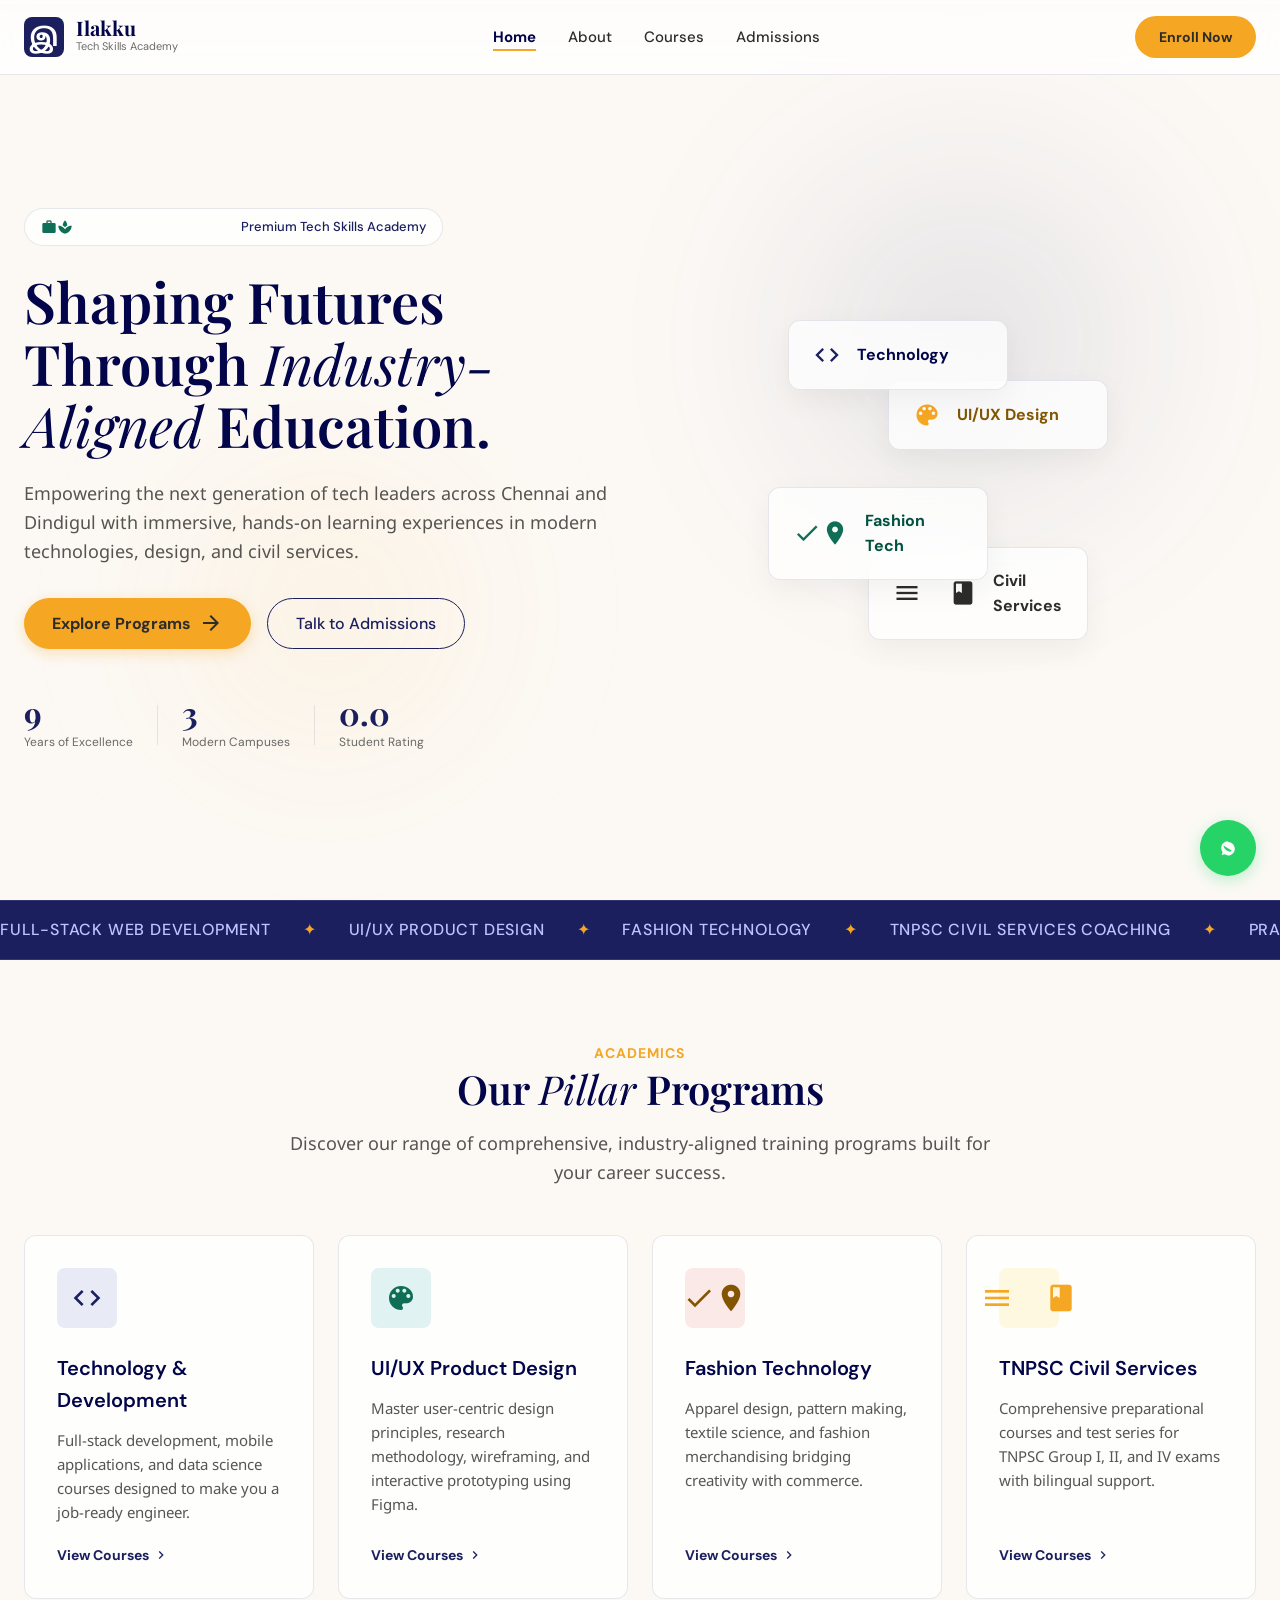
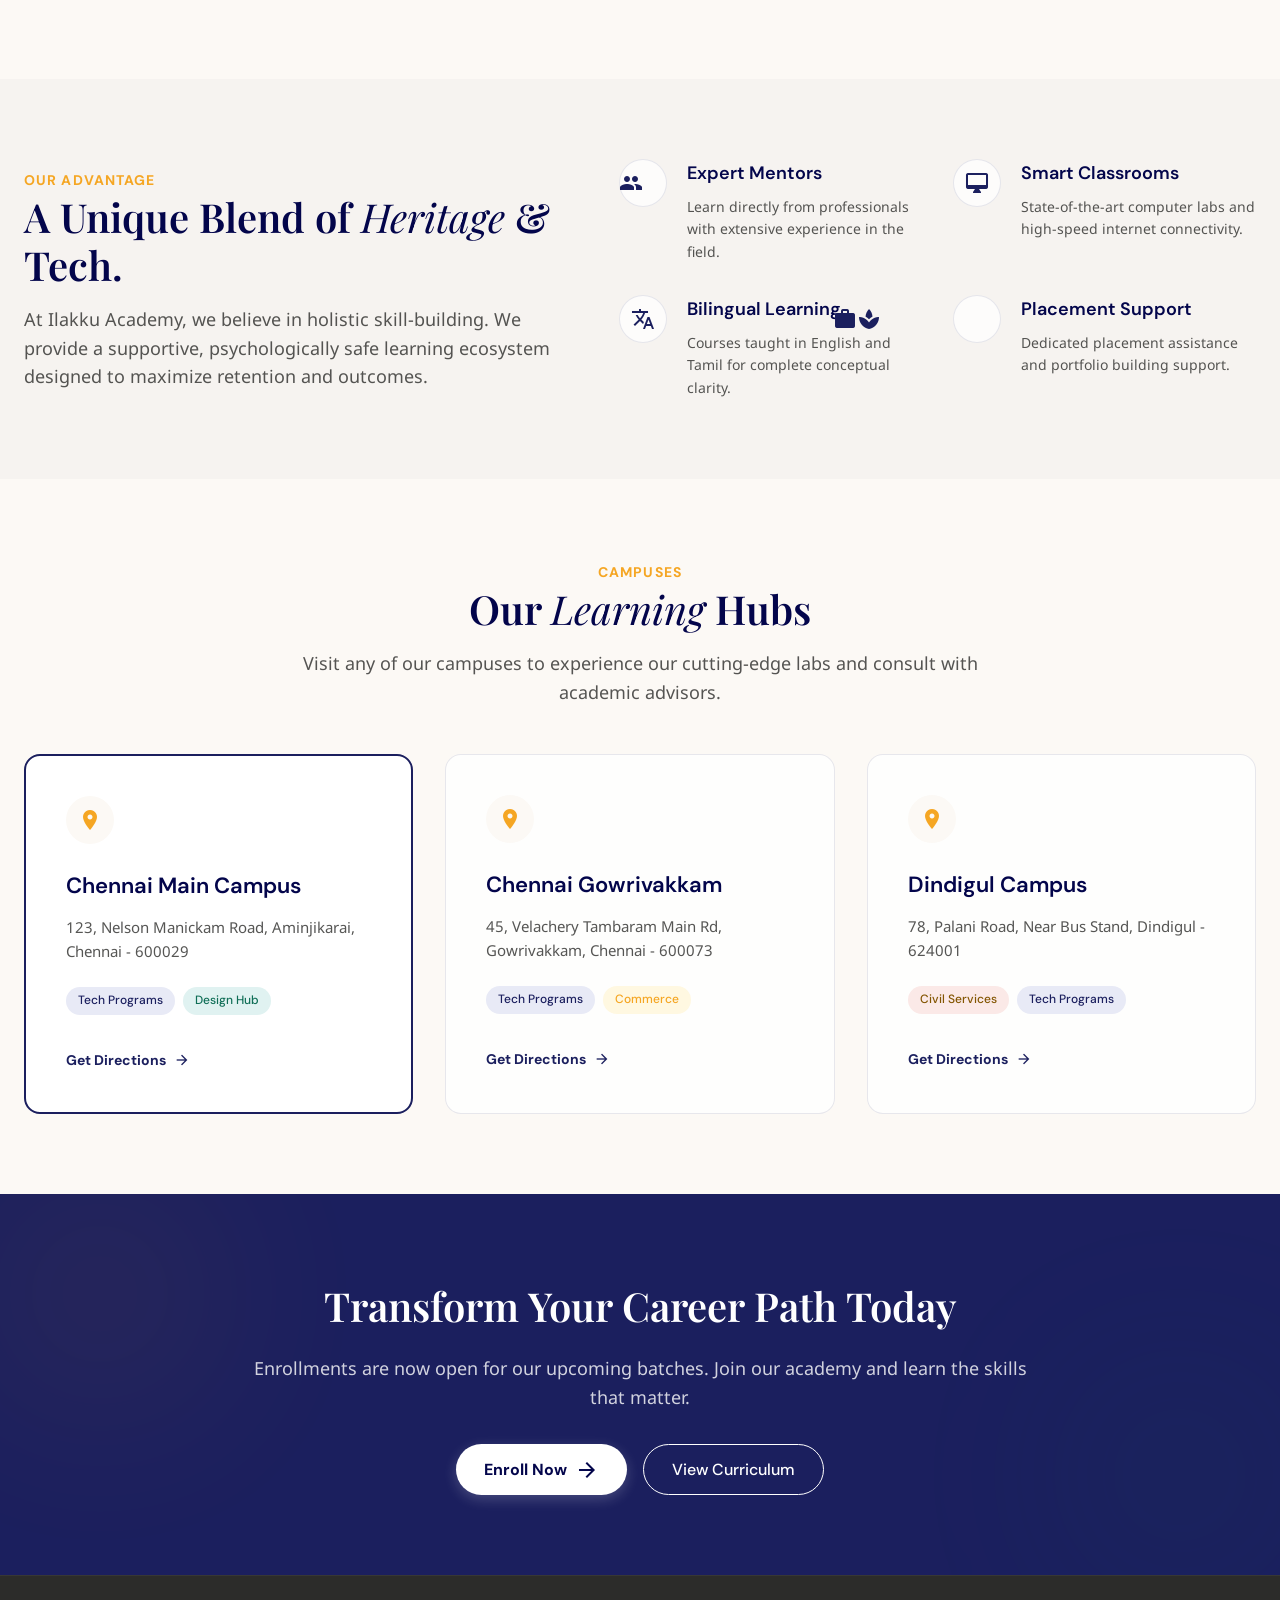
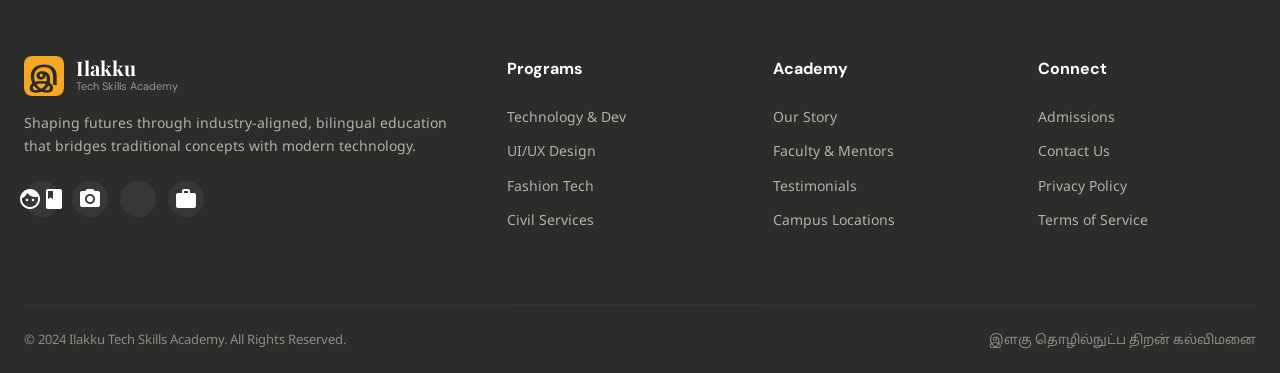
==== index.html @ a3a147a3 "Initial commit: Website from Stitch" ====
<!DOCTYPE html>
<html lang="en">
<head>
  <meta charset="utf-8"/>
  <meta content="width=device-width, initial-scale=1.0" name="viewport"/>
  <title>Ilakku Tech Skills Academy | Shape Your Future</title>
  <meta name="description" content="Empowering the next generation of tech leaders across Chennai and Dindigul with immersive, hands-on learning experiences in modern technologies, design, and civil services."/>
  
  <!-- Preconnect & Fonts -->
  <link href="https://fonts.googleapis.com" rel="preconnect"/>
  <link crossorigin="" href="https://fonts.gstatic.com" rel="preconnect"/>
  <link href="https://fonts.googleapis.com/css2?family=Playfair+Display:ital,wght@0,400;0,600;0,700;1,400&amp;family=DM+Sans:wght@400;500;700&amp;family=Noto+Sans:wght@400;500;700&amp;family=Noto+Sans+Tamil:wght@400;700&amp;display=swap" rel="stylesheet"/>
  
  <!-- Material Icons -->
  <link href="https://fonts.googleapis.com/icon?family=Material+Icons" rel="stylesheet"/>
  
  <!-- Custom Stylesheet -->
  <link href="css/style.css" rel="stylesheet"/>
  
  <style>
    /* Floating WhatsApp Button Style */
    .whatsapp-float {
      position: fixed;
      bottom: 24px;
      right: 24px;
      background-color: #25D366;
      color: white;
      width: 56px;
      height: 56px;
      border-radius: 50%;
      display: flex;
      align-items: center;
      justify-content: center;
      box-shadow: 0 4px 16px rgba(37, 211, 102, 0.3);
      z-index: 999;
      transition: var(--transition-normal);
    }
    .whatsapp-float:hover {
      transform: scale(1.1);
      box-shadow: 0 6px 20px rgba(37, 211, 102, 0.4);
    }
  </style>
</head>
<body>

  <!-- Navigation Bar -->
  <nav class="navbar" id="navbar">
    <div class="nav-container">
      <a class="logo" href="index.html">
        <div class="logo-icon">இ</div>
        <div class="logo-text">
          <span class="logo-main">Ilakku</span>
          <span class="logo-sub">Tech Skills Academy</span>
        </div>
      </a>
      <ul class="nav-links">
        <li><a class="nav-link active" href="index.html">Home</a></li>
        <li><a class="nav-link" href="about.html">About</a></li>
        <li><a class="nav-link" href="courses.html">Courses</a></li>
        <li><a class="nav-link" href="admissions.html">Admissions</a></li>
      </ul>
      <a class="btn-enroll" href="admissions.html">Enroll Now</a>
      <button class="hamburger" id="hamburger" aria-label="Toggle menu">
        <span class="material-icons">menu</span>
      </button>
    </div>
  </nav>

  <!-- Mobile Drawer Menu -->
  <div class="mobile-menu" id="mobileMenu">
    <a class="mobile-link active" href="index.html">Home</a>
    <a class="mobile-link" href="about.html">About</a>
    <a class="mobile-link" href="courses.html">Courses</a>
    <a class="mobile-link" href="admissions.html">Admissions</a>
    <a class="btn-enroll" href="admissions.html" style="text-align: center; margin-top: 12px; display: block; width: 100%;">Enroll Now</a>
  </div>

  <!-- Hero Section -->
  <section class="hero">
    <div class="hero-bg">
      <div class="blob blob-1"></div>
      <div class="blob blob-2"></div>
    </div>
    <div class="hero-content" data-aos="fade-up">
      <div class="hero-badge">
        <span class="material-icons">workspace_premium</span>
        <span>Premium Tech Skills Academy</span>
      </div>
      <h1 class="hero-title">Shaping Futures Through <em>Industry-Aligned</em> Education.</h1>
      <p class="hero-subtitle">Empowering the next generation of tech leaders across Chennai and Dindigul with immersive, hands-on learning experiences in modern technologies, design, and civil services.</p>
      <div class="hero-cta">
        <a class="btn-primary" href="courses.html">Explore Programs <span class="material-icons">arrow_forward</span></a>
        <a class="btn-secondary" href="admissions.html">Talk to Admissions</a>
      </div>
      <div class="hero-stats">
        <div class="stat">
          <span class="stat-num counter" data-target="9">0</span>
          <span class="stat-label">Years of Excellence</span>
        </div>
        <div class="stat-divider"></div>
        <div class="stat">
          <span class="stat-num counter" data-target="3">0</span>
          <span class="stat-label">Modern Campuses</span>
        </div>
        <div class="stat-divider"></div>
        <div class="stat">
          <span class="stat-num counter" data-target="4.8">0.0</span>
          <span class="stat-label">Student Rating</span>
        </div>
      </div>
    </div>
    
    <div class="hero-visual" data-aos="fade-up">
      <div class="hero-card-stack">
        <div class="hero-card hero-card-1">
          <span class="material-icons">code</span>
          <span>Technology</span>
        </div>
        <div class="hero-card hero-card-2">
          <span class="material-icons">palette</span>
          <span>UI/UX Design</span>
        </div>
        <div class="hero-card hero-card-3">
          <span class="material-icons">checkroom</span>
          <span>Fashion Tech</span>
        </div>
        <div class="hero-card hero-card-4">
          <span class="material-icons">menu_book</span>
          <span>Civil Services</span>
        </div>
      </div>
    </div>
  </section>

  <!-- Scrolling Marquee -->
  <section class="marquee-wrapper">
    <div class="marquee">
      <div class="marquee-track">
        <span>Full-Stack Web Development</span>
        <span class="sep">✦</span>
        <span>UI/UX Product Design</span>
        <span class="sep">✦</span>
        <span>Fashion Technology</span>
        <span class="sep">✦</span>
        <span>TNPSC Civil Services Coaching</span>
        <span class="sep">✦</span>
        <span>Practical Learning</span>
        <span class="sep">✦</span>
        <span>Expert Mentors</span>
        <span class="sep">✦</span>
        <span>Bilingual Instruction</span>
        <span class="sep">✦</span>
        <!-- Duplicated for Infinite Loop -->
        <span>Full-Stack Web Development</span>
        <span class="sep">✦</span>
        <span>UI/UX Product Design</span>
        <span class="sep">✦</span>
        <span>Fashion Technology</span>
        <span class="sep">✦</span>
        <span>TNPSC Civil Services Coaching</span>
        <span class="sep">✦</span>
        <span>Practical Learning</span>
        <span class="sep">✦</span>
        <span>Expert Mentors</span>
        <span class="sep">✦</span>
        <span>Bilingual Instruction</span>
        <span class="sep">✦</span>
      </div>
    </div>
  </section>

  <!-- Academic Divisions Bento Grid -->
  <section class="section">
    <div class="container">
      <div class="section-header">
        <span class="section-eyebrow">Academics</span>
        <h2 class="section-title">Our <em>Pillar</em> Programs</h2>
        <p class="section-desc">Discover our range of comprehensive, industry-aligned training programs built for your career success.</p>
      </div>
      
      <div class="pillars-grid">
        <!-- Technology -->
        <div class="pillar-card" data-aos="fade-up">
          <div class="pillar-icon indigo">
            <span class="material-icons">code</span>
          </div>
          <h3>Technology & Development</h3>
          <p>Full-stack development, mobile applications, and data science courses designed to make you a job-ready engineer.</p>
          <a class="pillar-link" href="courses.html">View Courses <span class="material-icons">chevron_right</span></a>
        </div>
        
        <!-- UI/UX -->
        <div class="pillar-card" data-aos="fade-up">
          <div class="pillar-icon teal">
            <span class="material-icons">palette</span>
          </div>
          <h3>UI/UX Product Design</h3>
          <p>Master user-centric design principles, research methodology, wireframing, and interactive prototyping using Figma.</p>
          <a class="pillar-link" href="courses.html">View Courses <span class="material-icons">chevron_right</span></a>
        </div>
        
        <!-- Fashion Tech -->
        <div class="pillar-card" data-aos="fade-up">
          <div class="pillar-icon saffron">
            <span class="material-icons">checkroom</span>
          </div>
          <h3>Fashion Technology</h3>
          <p>Apparel design, pattern making, textile science, and fashion merchandising bridging creativity with commerce.</p>
          <a class="pillar-link" href="courses.html">View Courses <span class="material-icons">chevron_right</span></a>
        </div>
        
        <!-- Civil Services -->
        <div class="pillar-card" data-aos="fade-up">
          <div class="pillar-icon amber">
            <span class="material-icons">menu_book</span>
          </div>
          <h3>TNPSC Civil Services</h3>
          <p>Comprehensive preparational courses and test series for TNPSC Group I, II, and IV exams with bilingual support.</p>
          <a class="pillar-link" href="courses.html">View Courses <span class="material-icons">chevron_right</span></a>
        </div>
      </div>
    </div>
  </section>

  <!-- Why Choose Us -->
  <section class="section why-us">
    <div class="container">
      <div class="why-us-inner">
        <div>
          <span class="section-eyebrow">Our Advantage</span>
          <h2 class="section-title">A Unique Blend of <em>Heritage</em> & Tech.</h2>
          <p class="section-desc">At Ilakku Academy, we believe in holistic skill-building. We provide a supportive, psychologically safe learning ecosystem designed to maximize retention and outcomes.</p>
        </div>
        <div class="why-us-features">
          <div class="feature-item" data-aos="fade-up">
            <div class="feature-icon">
              <span class="material-icons">groups</span>
            </div>
            <div>
              <h4>Expert Mentors</h4>
              <p>Learn directly from professionals with extensive experience in the field.</p>
            </div>
          </div>
          
          <div class="feature-item" data-aos="fade-up">
            <div class="feature-icon">
              <span class="material-icons">desktop_mac</span>
            </div>
            <div>
              <h4>Smart Classrooms</h4>
              <p>State-of-the-art computer labs and high-speed internet connectivity.</p>
            </div>
          </div>
          
          <div class="feature-item" data-aos="fade-up">
            <div class="feature-icon">
              <span class="material-icons">translate</span>
            </div>
            <div>
              <h4>Bilingual Learning</h4>
              <p>Courses taught in English and Tamil for complete conceptual clarity.</p>
            </div>
          </div>
          
          <div class="feature-item" data-aos="fade-up">
            <div class="feature-icon">
              <span class="material-icons">workspace_premium</span>
            </div>
            <div>
              <h4>Placement Support</h4>
              <p>Dedicated placement assistance and portfolio building support.</p>
            </div>
          </div>
        </div>
      </div>
    </div>
  </section>

  <!-- Campuses Section -->
  <section class="section">
    <div class="container">
      <div class="section-header">
        <span class="section-eyebrow">Campuses</span>
        <h2 class="section-title">Our <em>Learning</em> Hubs</h2>
        <p class="section-desc">Visit any of our campuses to experience our cutting-edge labs and consult with academic advisors.</p>
      </div>
      
      <div class="campus-grid">
        <!-- Chennai Campus -->
        <div class="campus-card featured-campus" data-aos="fade-up">
          <div class="campus-map-icon">
            <span class="material-icons">place</span>
          </div>
          <h3>Chennai Main Campus</h3>
          <p class="campus-address">123, Nelson Manickam Road, Aminjikarai, Chennai - 600029</p>
          <div class="campus-tags">
            <span class="tag indigo-tag">Tech Programs</span>
            <span class="tag teal-tag">Design Hub</span>
          </div>
          <a class="campus-link" href="admissions.html#campuses">Get Directions <span class="material-icons">arrow_forward</span></a>
        </div>
        
        <!-- Gowrivakkam Campus -->
        <div class="campus-card" data-aos="fade-up">
          <div class="campus-map-icon">
            <span class="material-icons">place</span>
          </div>
          <h3>Chennai Gowrivakkam</h3>
          <p class="campus-address">45, Velachery Tambaram Main Rd, Gowrivakkam, Chennai - 600073</p>
          <div class="campus-tags">
            <span class="tag indigo-tag">Tech Programs</span>
            <span class="tag amber-tag">Commerce</span>
          </div>
          <a class="campus-link" href="admissions.html#campuses">Get Directions <span class="material-icons">arrow_forward</span></a>
        </div>
        
        <!-- Dindigul Campus -->
        <div class="campus-card" data-aos="fade-up">
          <div class="campus-map-icon">
            <span class="material-icons">place</span>
          </div>
          <h3>Dindigul Campus</h3>
          <p class="campus-address">78, Palani Road, Near Bus Stand, Dindigul - 624001</p>
          <div class="campus-tags">
            <span class="tag saffron-tag" style="background-color: #fbe9e7; color: var(--secondary-saffron-dark);">Civil Services</span>
            <span class="tag indigo-tag">Tech Programs</span>
          </div>
          <a class="campus-link" href="admissions.html#campuses">Get Directions <span class="material-icons">arrow_forward</span></a>
        </div>
      </div>
    </div>
  </section>

  <!-- CTA Section -->
  <section class="cta-banner">
    <div class="cta-bg">
      <div class="blob blob-cta-1"></div>
      <div class="blob blob-cta-2"></div>
    </div>
    <div class="container" style="display: flex; justify-content: center; width: 100%;">
      <div class="cta-inner" data-aos="fade-up">
        <h2>Transform Your Career Path Today</h2>
        <p>Enrollments are now open for our upcoming batches. Join our academy and learn the skills that matter.</p>
        <div class="cta-buttons">
          <a class="btn-primary-light" href="admissions.html">Enroll Now <span class="material-icons">arrow_forward</span></a>
          <a class="btn-ghost-light" href="courses.html">View Curriculum</a>
        </div>
      </div>
    </div>
  </section>

  <!-- Footer -->
  <footer class="footer">
    <div class="container">
      <div class="footer-grid">
        <div class="footer-brand">
          <a class="logo" href="index.html" style="color: #ffffff;">
            <div class="logo-icon" style="background-color: var(--secondary-saffron); color: var(--text-charcoal);">இ</div>
            <div class="logo-text">
              <span class="logo-main" style="color: #ffffff;">Ilakku</span>
              <span class="logo-sub" style="color: rgba(255,255,255,0.7);">Tech Skills Academy</span>
            </div>
          </a>
          <p>Shaping futures through industry-aligned, bilingual education that bridges traditional concepts with modern technology.</p>
          <div class="social-links">
            <a class="social-btn" href="#" aria-label="Facebook"><span class="material-icons">facebook</span></a>
            <a class="social-btn" href="#" aria-label="Instagram"><span class="material-icons">photo_camera</span></a>
            <a class="social-btn" href="#" aria-label="YouTube"><span class="material-icons">play_circle</span></a>
            <a class="social-btn" href="#" aria-label="LinkedIn"><span class="material-icons">work</span></a>
          </div>
        </div>
        
        <div class="footer-links-col">
          <h4>Programs</h4>
          <a href="courses.html">Technology & Dev</a>
          <a href="courses.html">UI/UX Design</a>
          <a href="courses.html">Fashion Tech</a>
          <a href="courses.html">Civil Services</a>
        </div>
        
        <div class="footer-links-col">
          <h4>Academy</h4>
          <a href="about.html">Our Story</a>
          <a href="about.html#faculty">Faculty & Mentors</a>
          <a href="about.html#testimonials">Testimonials</a>
          <a href="admissions.html#campuses">Campus Locations</a>
        </div>
        
        <div class="footer-links-col">
          <h4>Connect</h4>
          <a href="admissions.html">Admissions</a>
          <a href="admissions.html#contact">Contact Us</a>
          <a href="#">Privacy Policy</a>
          <a href="#">Terms of Service</a>
        </div>
      </div>
      
      <div class="footer-bottom">
        <span>© 2024 Ilakku Tech Skills Academy. All Rights Reserved.</span>
        <span class="footer-tamil">இளகு தொழில்நுட்ப திறன் கல்விமனை</span>
      </div>
    </div>
  </footer>

  <!-- Floating WhatsApp Button -->
  <a class="whatsapp-float" href="https://wa.me/919876543210" target="_blank" rel="noopener noreferrer" aria-label="Chat on WhatsApp">
    <svg viewBox="0 0 24 24" width="28" height="28" fill="currentColor">
      <path d="M12.031 6.172c-3.203 0-5.807 2.604-5.807 5.807 0 1.277.414 2.453 1.114 3.414l-.73 2.661 2.723-.715a5.772 5.772 0 002.7 1.08h.001c3.203 0 5.807-2.604 5.807-5.807 0-3.203-2.604-5.807-5.807-5.807zm3.11 7.922c-.172.484-.87.892-1.22.95-.312.052-.716.096-1.127-.036-.254-.082-.572-.2-.976-.375-1.722-.746-2.85-2.493-2.936-2.607-.085-.114-.693-.923-.693-1.76 0-.837.427-1.25.58-.142.152-.108.254-.15.339-.1.085-.05.17-.1.255-.05.085-.102.17-.152.255-.17.426-.92 1.488-.95 1.547-.113.114-.227.126-.398.042-.17-.085-.722-.266-1.376-.849-.508-.452-.851-1.01-.951-1.18-.1-.17-.01-.262.076-.347.077-.076.17-.2.256-.298.085-.098.113-.17.17-.284.056-.114.028-.213-.014-.298-.043-.085-.386-.928-.529-1.273-.14-.336-.282-.29-.387-.294-.1-.002-.213-.002-.328-.002a.63.63 0 00-.457.213c-.157.17-.6.586-.6 1.43 0 .843.614 1.657.7 1.771.086.114 1.206 1.844 2.923 2.586.408.176.727.28.976.36.41.13.784.11 1.077.068.328-.047 1.013-.414 1.155-.812z"/>
    </svg>
  </a>

  <!-- Scripts -->
  <script src="js/main.js"></script>
  
  <script>
    // Counter animations on home page
    const counters = document.querySelectorAll('.counter');
    const speed = 200;

    counters.forEach(counter => {
      const animate = () => {
        const target = +counter.getAttribute('data-target');
        const count = +counter.innerText;
        const inc = target / speed;

        if (count < target) {
          if(target % 1 !== 0) {
            counter.innerText = (count + inc).toFixed(1);
          } else {
            counter.innerText = Math.ceil(count + inc);
          }
          setTimeout(animate, 20);
        } else {
          counter.innerText = target + (target > 10 ? '+' : '');
        }
      };
      
      const observer = new IntersectionObserver((entries) => {
        if(entries[0].isIntersecting) {
          animate();
          observer.disconnect();
        }
      });
      observer.observe(counter);
    });
  </script>
</body>
</html>
---- css/style.css ----
/* ==========================================================================
   DESIGN SYSTEM & VARIABLES (Based on Stitch Project Design System)
   ========================================================================== */
:root {
  /* Colors */
  --primary-indigo: #1b1f5e;
  --primary-indigo-dark: #03054b;
  --secondary-saffron: #f5a623;
  --secondary-saffron-dark: #835500;
  --highlight-teal: #0f6e56;
  --highlight-teal-dark: #00513e;
  --bg-soft-ivory: #fcf9f5;
  --text-charcoal: #2c2c2a;
  
  /* Glassmorphic Tones */
  --glass-bg: rgba(255, 255, 255, 0.75);
  --glass-border: rgba(27, 31, 94, 0.1);
  --glass-blur: 20px;
  
  /* Typography */
  --font-headline: 'Playfair Display', serif;
  --font-subheading: 'DM Sans', sans-serif;
  --font-body: 'Noto Sans', 'Noto Sans Tamil', sans-serif;

  /* Shapes */
  --radius-sm: 4px;
  --radius-default: 8px;
  --radius-md: 12px;
  --radius-lg: 16px;
  --radius-pill: 9999px;
  
  /* Transitions */
  --transition-fast: 0.2s ease;
  --transition-normal: 0.3s cubic-bezier(0.4, 0, 0.2, 1);
}

/* ==========================================================================
   RESET & BASE STYLES
   ========================================================================== */
* {
  margin: 0;
  padding: 0;
  box-sizing: border-box;
}

body {
  font-family: var(--font-body);
  background-color: var(--bg-soft-ivory);
  color: var(--text-charcoal);
  line-height: 1.6;
  overflow-x: hidden;
}

h1, h2, h3, h4, em {
  font-family: var(--font-headline);
  font-weight: 600;
  color: var(--primary-indigo-dark);
}

h1 em, h2 em {
  font-style: italic;
  font-weight: 400;
}

a {
  text-decoration: none;
  color: inherit;
  transition: var(--transition-fast);
}

ul {
  list-style: none;
}

img {
  max-width: 100%;
  height: auto;
  border-radius: var(--radius-lg);
}

.container {
  width: 100%;
  max-width: 1280px;
  margin: 0 auto;
  padding: 0 24px;
}

.section {
  padding: 80px 0;
}

/* ==========================================================================
   TYPOGRAPHY UTILITIES
   ========================================================================== */
.section-header {
  text-align: center;
  margin-bottom: 48px;
  max-width: 700px;
  margin-left: auto;
  margin-right: auto;
}

.section-eyebrow {
  font-family: var(--font-subheading);
  font-weight: 700;
  font-size: 14px;
  letter-spacing: 0.08em;
  text-transform: uppercase;
  color: var(--secondary-saffron);
  margin-bottom: 12px;
}

.section-title {
  font-size: 40px;
  line-height: 1.2;
}

.section-desc {
  margin-top: 16px;
  font-size: 18px;
  color: var(--text-charcoal);
  opacity: 0.8;
}

/* ==========================================================================
   BUTTONS
   ========================================================================== */
.btn-primary {
  display: inline-flex;
  align-items: center;
  gap: 8px;
  background-color: var(--secondary-saffron);
  color: var(--text-charcoal);
  font-family: var(--font-subheading);
  font-weight: 700;
  padding: 12px 28px;
  border-radius: var(--radius-pill);
  box-shadow: 0 4px 14px rgba(245, 166, 35, 0.3);
  border: none;
  cursor: pointer;
}

.btn-primary:hover {
  background-color: #e09419;
  transform: translateY(-2px);
}

.btn-secondary {
  display: inline-flex;
  align-items: center;
  gap: 8px;
  border: 1px solid var(--primary-indigo);
  color: var(--primary-indigo);
  font-family: var(--font-subheading);
  font-weight: 500;
  padding: 12px 28px;
  border-radius: var(--radius-pill);
}

.btn-secondary:hover {
  background-color: var(--primary-indigo);
  color: #fff;
}

.btn-primary-light {
  display: inline-flex;
  align-items: center;
  gap: 8px;
  background-color: #ffffff;
  color: var(--primary-indigo-dark);
  font-family: var(--font-subheading);
  font-weight: 700;
  padding: 12px 28px;
  border-radius: var(--radius-pill);
  box-shadow: 0 4px 14px rgba(255, 255, 255, 0.2);
}

.btn-primary-light:hover {
  background-color: var(--bg-soft-ivory);
  transform: translateY(-2px);
}

.btn-ghost-light {
  display: inline-flex;
  align-items: center;
  gap: 8px;
  border: 1px solid #ffffff;
  color: #ffffff;
  font-family: var(--font-subheading);
  font-weight: 500;
  padding: 12px 28px;
  border-radius: var(--radius-pill);
}

.btn-ghost-light:hover {
  background-color: #ffffff;
  color: var(--primary-indigo-dark);
}

.btn-enroll {
  background-color: var(--secondary-saffron);
  color: var(--text-charcoal);
  font-family: var(--font-subheading);
  font-weight: 700;
  padding: 10px 24px;
  border-radius: var(--radius-pill);
  font-size: 14px;
}

.btn-enroll:hover {
  background-color: #e09419;
}

/* ==========================================================================
   NAVIGATION BAR
   ========================================================================== */
.navbar {
  position: fixed;
  top: 0;
  left: 0;
  width: 100%;
  z-index: 1000;
  background-color: var(--glass-bg);
  backdrop-filter: blur(var(--glass-blur));
  -webkit-backdrop-filter: blur(var(--glass-blur));
  border-bottom: 1px solid var(--glass-border);
  transition: var(--transition-normal);
}

.navbar.scrolled {
  padding: 10px 0;
  box-shadow: 0 4px 20px rgba(0, 0, 0, 0.05);
}

.nav-container {
  max-width: 1280px;
  margin: 0 auto;
  padding: 16px 24px;
  display: flex;
  align-items: center;
  justify-content: space-between;
}

.logo {
  display: flex;
  align-items: center;
  gap: 12px;
}

.logo-icon {
  width: 40px;
  height: 40px;
  background-color: var(--primary-indigo);
  color: #ffffff;
  border-radius: var(--radius-default);
  display: flex;
  align-items: center;
  justify-content: center;
  font-size: 24px;
  font-weight: bold;
}

.logo-text {
  display: flex;
  flex-direction: column;
}

.logo-main {
  font-family: var(--font-headline);
  font-size: 20px;
  font-weight: bold;
  color: var(--primary-indigo-dark);
  line-height: 1;
}

.logo-sub {
  font-family: var(--font-subheading);
  font-size: 11px;
  color: var(--text-charcoal);
  opacity: 0.7;
}

.nav-links {
  display: flex;
  gap: 32px;
}

.nav-link {
  font-family: var(--font-subheading);
  font-weight: 500;
  font-size: 15px;
  color: var(--text-charcoal);
  position: relative;
}

.nav-link::after {
  content: '';
  position: absolute;
  bottom: -4px;
  left: 0;
  width: 0;
  height: 2px;
  background-color: var(--secondary-saffron);
  transition: var(--transition-fast);
}

.nav-link:hover::after,
.nav-link.active::after {
  width: 100%;
}

.nav-link.active {
  color: var(--primary-indigo-dark);
  font-weight: 700;
}

.hamburger {
  display: none;
  background: none;
  border: none;
  cursor: pointer;
  color: var(--primary-indigo-dark);
}

/* Mobile Menu */
.mobile-menu {
  position: fixed;
  top: 73px;
  left: 0;
  width: 100%;
  background-color: var(--bg-soft-ivory);
  border-bottom: 1px solid var(--glass-border);
  padding: 24px;
  display: flex;
  flex-direction: column;
  gap: 16px;
  z-index: 999;
  transform: translateY(-120%);
  transition: var(--transition-normal);
  box-shadow: 0 8px 20px rgba(0, 0, 0, 0.05);
}

.mobile-menu.open {
  transform: translateY(0);
}

.mobile-link {
  font-family: var(--font-subheading);
  font-weight: 500;
  font-size: 16px;
  padding: 8px 0;
  border-bottom: 1px solid rgba(0,0,0,0.05);
}

.mobile-link.active {
  color: var(--primary-indigo-dark);
  font-weight: 700;
  border-bottom-color: var(--secondary-saffron);
}

/* ==========================================================================
   HERO SECTION
   ========================================================================== */
.hero {
  position: relative;
  min-height: 100vh;
  display: flex;
  align-items: center;
  padding: 140px 24px 80px;
  overflow: hidden;
}

.hero-bg {
  position: absolute;
  top: 0;
  left: 0;
  width: 100%;
  height: 100%;
  z-index: 1;
}

.blob {
  position: absolute;
  border-radius: 50%;
  filter: blur(100px);
  opacity: 0.15;
}

.blob-1 {
  top: 10%;
  right: 5%;
  width: 500px;
  height: 500px;
  background: radial-gradient(circle, var(--primary-indigo) 0%, transparent 70%);
}

.blob-2 {
  bottom: 10%;
  left: 10%;
  width: 400px;
  height: 400px;
  background: radial-gradient(circle, var(--secondary-saffron) 0%, transparent 70%);
}

.hero-content {
  position: relative;
  z-index: 2;
  flex: 1;
  max-width: 650px;
}

.hero-badge {
  display: inline-flex;
  align-items: center;
  gap: 8px;
  background-color: var(--glass-bg);
  border: 1px solid var(--glass-border);
  padding: 8px 16px;
  border-radius: var(--radius-pill);
  font-family: var(--font-subheading);
  font-weight: 500;
  font-size: 13px;
  color: var(--primary-indigo);
  margin-bottom: 24px;
}

.hero-badge .material-icons {
  font-size: 16px;
  color: var(--highlight-teal);
}

.hero-title {
  font-size: 56px;
  line-height: 1.1;
  margin-bottom: 24px;
}

.hero-subtitle {
  font-size: 18px;
  opacity: 0.8;
  margin-bottom: 32px;
}

.hero-cta {
  display: flex;
  gap: 16px;
  margin-bottom: 48px;
}

.hero-stats {
  display: flex;
  align-items: center;
  gap: 24px;
}

.stat {
  display: flex;
  flex-direction: column;
}

.stat-num {
  font-family: var(--font-headline);
  font-size: 32px;
  font-weight: bold;
  color: var(--primary-indigo);
  line-height: 1;
}

.stat-label {
  font-family: var(--font-subheading);
  font-size: 12px;
  opacity: 0.7;
  margin-top: 4px;
}

.stat-divider {
  width: 1px;
  height: 40px;
  background-color: var(--glass-border);
}

.hero-visual {
  position: relative;
  z-index: 2;
  flex: 1;
  display: flex;
  justify-content: center;
  align-items: center;
}

.hero-card-stack {
  position: relative;
  width: 320px;
  height: 320px;
}

.hero-card {
  position: absolute;
  padding: 20px 24px;
  background-color: var(--glass-bg);
  backdrop-filter: blur(var(--glass-blur));
  -webkit-backdrop-filter: blur(var(--glass-blur));
  border: 1px solid var(--glass-border);
  border-radius: var(--radius-md);
  display: flex;
  align-items: center;
  gap: 16px;
  box-shadow: 0 10px 30px rgba(0, 0, 0, 0.05);
  font-family: var(--font-subheading);
  font-weight: bold;
  font-size: 16px;
  width: 220px;
  transition: var(--transition-normal);
}

.hero-card .material-icons {
  font-size: 28px;
}

.hero-card-1 {
  top: 0;
  left: 0;
  z-index: 4;
  color: var(--primary-indigo-dark);
}
.hero-card-1 .material-icons { color: var(--primary-indigo); }

.hero-card-2 {
  top: 60px;
  right: 0;
  z-index: 3;
  color: var(--secondary-saffron-dark);
}
.hero-card-2 .material-icons { color: var(--secondary-saffron); }

.hero-card-3 {
  bottom: 60px;
  left: -20px;
  z-index: 2;
  color: var(--highlight-teal-dark);
}
.hero-card-3 .material-icons { color: var(--highlight-teal); }

.hero-card-4 {
  bottom: 0;
  right: 20px;
  z-index: 1;
  color: var(--text-charcoal);
}

.hero-card-stack:hover .hero-card-1 { transform: translate(-10px, -10px) rotate(-3deg); }
.hero-card-stack:hover .hero-card-2 { transform: translate(15px, -5px) rotate(3deg); }
.hero-card-stack:hover .hero-card-3 { transform: translate(-15px, 10px) rotate(-2deg); }
.hero-card-stack:hover .hero-card-4 { transform: translate(10px, 15px) rotate(2deg); }

/* ==========================================================================
   MARQUEE
   ========================================================================== */
.marquee-wrapper {
  background-color: var(--primary-indigo);
  padding: 16px 0;
  overflow: hidden;
  border-top: 1px solid rgba(255,255,255,0.1);
  border-bottom: 1px solid rgba(255,255,255,0.1);
}

.marquee {
  display: flex;
  overflow: hidden;
  width: 100%;
}

.marquee-track {
  display: flex;
  white-space: nowrap;
  animation: scrollMarquee 25s linear infinite;
  gap: 32px;
}

.marquee-track span {
  font-family: var(--font-subheading);
  color: #bfc2ff;
  font-size: 16px;
  font-weight: 500;
  text-transform: uppercase;
  letter-spacing: 0.05em;
}

.marquee-track .sep {
  color: var(--secondary-saffron);
}

@keyframes scrollMarquee {
  0% { transform: translateX(0); }
  100% { transform: translateX(-50%); }
}

/* ==========================================================================
   PILLARS (Programs)
   ========================================================================== */
.pillars-grid {
  display: grid;
  grid-template-columns: repeat(auto-fit, minmax(260px, 1fr));
  gap: 24px;
}

.pillar-card {
  background-color: var(--glass-bg);
  border: 1px solid var(--glass-border);
  padding: 32px;
  border-radius: var(--radius-md);
  transition: var(--transition-normal);
  display: flex;
  flex-direction: column;
}

.pillar-card:hover {
  transform: translateY(-8px);
  border-color: var(--secondary-saffron);
  box-shadow: 0 10px 30px rgba(0, 0, 0, 0.05);
}

.pillar-icon {
  width: 60px;
  height: 60px;
  border-radius: var(--radius-default);
  display: flex;
  align-items: center;
  justify-content: center;
  margin-bottom: 24px;
}

.pillar-icon .material-icons {
  font-size: 32px;
}

.pillar-icon.teal { background-color: #e0f2f1; color: var(--highlight-teal); }
.pillar-icon.amber { background-color: #fff8e1; color: var(--secondary-saffron); }
.pillar-icon.indigo { background-color: #e8eaf6; color: var(--primary-indigo); }
.pillar-icon.saffron { background-color: #fbe9e7; color: var(--secondary-saffron-dark); }

.pillar-card h3 {
  font-family: var(--font-subheading);
  font-size: 20px;
  margin-bottom: 12px;
  color: var(--primary-indigo-dark);
}

.pillar-card p {
  font-size: 15px;
  opacity: 0.8;
  margin-bottom: 20px;
  flex: 1;
}

.pillar-link {
  display: inline-flex;
  align-items: center;
  gap: 4px;
  font-family: var(--font-subheading);
  font-weight: 700;
  color: var(--primary-indigo);
  font-size: 14px;
}

.pillar-link .material-icons {
  font-size: 16px;
  transition: var(--transition-fast);
}

.pillar-card:hover .pillar-link .material-icons {
  transform: translateX(4px);
}

/* ==========================================================================
   WHY CHOOSE US
   ========================================================================== */
.why-us {
  background-color: #f6f3f0;
}

.why-us-inner {
  display: grid;
  grid-template-columns: 1fr 1.2fr;
  gap: 64px;
  align-items: center;
}

.why-us-features {
  display: grid;
  grid-template-columns: 1fr 1fr;
  gap: 32px;
}

.feature-item {
  display: flex;
  gap: 20px;
}

.feature-icon {
  width: 48px;
  height: 48px;
  border-radius: 50%;
  background-color: var(--glass-bg);
  border: 1px solid var(--glass-border);
  display: flex;
  align-items: center;
  justify-content: center;
  flex-shrink: 0;
  color: var(--primary-indigo);
}

.feature-icon .material-icons {
  font-size: 24px;
}

.feature-item h4 {
  font-family: var(--font-subheading);
  font-size: 18px;
  margin-bottom: 8px;
}

.feature-item p {
  font-size: 14px;
  opacity: 0.8;
}

/* ==========================================================================
   CAMPUSES
   ========================================================================== */
.campus-grid {
  display: grid;
  grid-template-columns: repeat(auto-fit, minmax(300px, 1fr));
  gap: 32px;
}

.campus-card {
  background-color: var(--glass-bg);
  border: 1px solid var(--glass-border);
  padding: 40px;
  border-radius: var(--radius-lg);
  transition: var(--transition-normal);
  position: relative;
  overflow: hidden;
}

.campus-card.featured-campus {
  border: 2px solid var(--primary-indigo);
  background-color: #ffffff;
}

.campus-map-icon {
  width: 48px;
  height: 48px;
  border-radius: 50%;
  background-color: var(--bg-soft-ivory);
  display: flex;
  align-items: center;
  justify-content: center;
  color: var(--secondary-saffron);
  margin-bottom: 24px;
}

.campus-card h3 {
  font-family: var(--font-subheading);
  font-size: 22px;
  margin-bottom: 12px;
}

.campus-address {
  font-size: 15px;
  opacity: 0.8;
  margin-bottom: 24px;
}

.campus-tags {
  display: flex;
  flex-wrap: wrap;
  gap: 8px;
  margin-bottom: 32px;
}

.tag {
  font-family: var(--font-subheading);
  font-size: 12px;
  font-weight: 500;
  padding: 4px 12px;
  border-radius: var(--radius-pill);
}

.teal-tag { background-color: #e0f2f1; color: var(--highlight-teal); }
.amber-tag { background-color: #fff8e1; color: var(--secondary-saffron); }
.indigo-tag { background-color: #e8eaf6; color: var(--primary-indigo); }

.campus-link {
  display: inline-flex;
  align-items: center;
  gap: 8px;
  font-family: var(--font-subheading);
  font-weight: 700;
  font-size: 14px;
  color: var(--primary-indigo);
}

.campus-link .material-icons {
  font-size: 16px;
}

.campus-link:hover {
  color: var(--secondary-saffron);
}

/* ==========================================================================
   CTA BANNER
   ========================================================================== */
.cta-banner {
  background-color: var(--primary-indigo);
  color: #ffffff;
  padding: 80px 24px;
  text-align: center;
  position: relative;
  overflow: hidden;
}

.cta-bg {
  position: absolute;
  top: 0;
  left: 0;
  width: 100%;
  height: 100%;
  z-index: 1;
}

.blob-cta-1 {
  top: -50px;
  left: -50px;
  width: 300px;
  height: 300px;
  background: radial-gradient(circle, var(--secondary-saffron) 0%, transparent 70%);
}

.blob-cta-2 {
  bottom: -50px;
  right: -50px;
  width: 300px;
  height: 300px;
  background: radial-gradient(circle, var(--highlight-teal) 0%, transparent 70%);
}

.cta-inner {
  position: relative;
  z-index: 2;
  max-width: 800px;
}

.cta-inner h2 {
  font-size: 40px;
  color: #ffffff;
  margin-bottom: 16px;
}

.cta-inner p {
  font-size: 18px;
  opacity: 0.8;
  margin-bottom: 32px;
}

.cta-buttons {
  display: flex;
  justify-content: center;
  gap: 16px;
}

/* ==========================================================================
   FOOTER
   ========================================================================== */
.footer {
  background-color: var(--text-charcoal);
  color: #eae8e4;
  padding: 80px 0 24px;
  border-top: 1px solid rgba(255,255,255,0.05);
}

.footer-grid {
  display: grid;
  grid-template-columns: 2fr 1fr 1fr 1fr;
  gap: 48px;
  margin-bottom: 60px;
}

.footer-brand p {
  font-size: 14px;
  opacity: 0.7;
  margin-top: 16px;
}

.social-links {
  display: flex;
  gap: 12px;
  margin-top: 24px;
}

.social-btn {
  width: 36px;
  height: 36px;
  border-radius: 50%;
  background-color: rgba(255,255,255,0.05);
  display: flex;
  align-items: center;
  justify-content: center;
  color: #ffffff;
}

.social-btn:hover {
  background-color: var(--secondary-saffron);
  color: var(--text-charcoal);
}

.footer-links-col h4 {
  font-family: var(--font-subheading);
  color: #ffffff;
  font-size: 16px;
  font-weight: 700;
  margin-bottom: 24px;
}

.footer-links-col a {
  display: block;
  font-size: 14px;
  opacity: 0.7;
  margin-bottom: 12px;
}

.footer-links-col a:hover {
  opacity: 1;
  color: var(--secondary-saffron);
}

.footer-bottom {
  border-top: 1px solid rgba(255,255,255,0.05);
  padding-top: 24px;
  display: flex;
  justify-content: space-between;
  align-items: center;
  font-size: 13px;
  opacity: 0.5;
}

.footer-tamil {
  font-family: var(--font-body);
}

/* ==========================================================================
   PAGE HEROES (About, Courses, Admissions)
   ========================================================================== */
.page-hero {
  position: relative;
  padding: 160px 24px 60px;
  background-color: #f0edea;
  overflow: hidden;
}

.page-hero-bg {
  position: absolute;
  top: 0;
  left: 0;
  width: 100%;
  height: 100%;
}

.page-hero-content {
  position: relative;
  z-index: 2;
  max-width: 800px;
}

.page-hero-title {
  font-size: 48px;
  line-height: 1.15;
  margin-bottom: 16px;
}

.page-hero-desc {
  font-size: 18px;
  opacity: 0.8;
}

/* ==========================================================================
   ABOUT PAGE SPECIFIC
   ========================================================================== */
.mission-grid {
  display: grid;
  grid-template-columns: repeat(auto-fit, minmax(280px, 1fr));
  gap: 32px;
}

.mission-card {
  padding: 40px;
  border-radius: var(--radius-lg);
  display: flex;
  flex-direction: column;
  align-items: center;
  text-align: center;
}

.mission-card.featured-mission {
  background-color: #ffffff;
  border: 1px solid var(--secondary-saffron);
}

.mission-icon {
  width: 64px;
  height: 64px;
  border-radius: 50%;
  background-color: var(--bg-soft-ivory);
  color: var(--primary-indigo);
  display: flex;
  align-items: center;
  justify-content: center;
  margin-bottom: 24px;
}

.mission-icon.amber-icon {
  background-color: #fff8e1;
  color: var(--secondary-saffron);
}

.mission-card h3 {
  font-family: var(--font-subheading);
  font-size: 20px;
  margin-bottom: 12px;
}

.mission-card p {
  font-size: 15px;
  opacity: 0.8;
}

/* Timeline */
.timeline {
  position: relative;
  max-width: 1000px;
  margin: 0 auto;
}

.timeline::after {
  content: '';
  position: absolute;
  width: 2px;
  background-color: var(--glass-border);
  top: 0;
  bottom: 0;
  left: 50%;
  margin-left: -1px;
}

.timeline-item {
  padding: 10px 40px;
  position: relative;
  background-color: inherit;
  width: 50%;
}

.timeline-left {
  left: 0;
}

.timeline-right {
  left: 50%;
}

.timeline-dot {
  position: absolute;
  width: 16px;
  height: 16px;
  right: -8px;
  top: 25px;
  background-color: var(--primary-indigo);
  border-radius: 50%;
  z-index: 1;
}

.timeline-right .timeline-dot {
  left: -8px;
}

.timeline-dot.amber-dot { background-color: var(--secondary-saffron); }
.timeline-dot.teal-dot { background-color: var(--highlight-teal); }

.timeline-content {
  padding: 24px;
  border-radius: var(--radius-md);
}

.timeline-year {
  font-family: var(--font-subheading);
  font-weight: 700;
  font-size: 18px;
  color: var(--secondary-saffron);
}

.timeline-content h4 {
  margin: 8px 0;
  font-size: 18px;
}

.timeline-content p {
  font-size: 14px;
  opacity: 0.8;
}

/* Faculty */
.faculty-grid {
  display: grid;
  grid-template-columns: repeat(auto-fit, minmax(240px, 1fr));
  gap: 32px;
}

.faculty-card {
  background-color: var(--glass-bg);
  border: 1px solid var(--glass-border);
  padding: 32px;
  border-radius: var(--radius-lg);
  text-align: center;
  transition: var(--transition-normal);
}

.faculty-card:hover {
  transform: translateY(-5px);
  border-color: var(--secondary-saffron);
}

.faculty-avatar {
  width: 80px;
  height: 80px;
  border-radius: 50%;
  margin: 0 auto 20px;
  display: flex;
  align-items: center;
  justify-content: center;
  font-size: 28px;
  font-weight: bold;
  color: #ffffff;
}

.faculty-card h4 {
  font-family: var(--font-subheading);
  font-size: 18px;
  margin-bottom: 4px;
}

.faculty-role {
  font-size: 13px;
  color: var(--secondary-saffron-dark);
  font-weight: bold;
  text-transform: uppercase;
  letter-spacing: 0.05em;
  margin-bottom: 12px;
}

.faculty-bio {
  font-size: 14px;
  opacity: 0.8;
  margin-bottom: 16px;
}

.faculty-tags {
  display: flex;
  justify-content: center;
  flex-wrap: wrap;
  gap: 6px;
}

/* Testimonials */
.testimonials-grid {
  display: grid;
  grid-template-columns: repeat(auto-fit, minmax(300px, 1fr));
  gap: 32px;
}

.testimonial-card {
  padding: 32px;
  border-radius: var(--radius-lg);
  display: flex;
  flex-direction: column;
}

.stars {
  color: var(--secondary-saffron);
  margin-bottom: 16px;
}

.testimonial-card p {
  font-style: italic;
  font-size: 15px;
  opacity: 0.9;
  flex-grow: 1;
  margin-bottom: 24px;
}

.testimonial-author {
  display: flex;
  align-items: center;
  gap: 16px;
}

.author-avatar {
  width: 48px;
  height: 48px;
  border-radius: 50%;
  display: flex;
  align-items: center;
  justify-content: center;
  color: white;
  font-weight: bold;
}

.testimonial-author strong {
  display: block;
  font-size: 15px;
}

.testimonial-author span {
  font-size: 12px;
  opacity: 0.6;
}

/* ==========================================================================
   COURSES SPECIFIC
   ========================================================================== */
.filter-tabs {
  display: flex;
  justify-content: center;
  gap: 12px;
  flex-wrap: wrap;
  padding: 24px 0;
}

.filter-tab {
  background-color: var(--glass-bg);
  border: 1px solid var(--glass-border);
  font-family: var(--font-subheading);
  font-weight: 500;
  padding: 8px 20px;
  border-radius: var(--radius-pill);
  cursor: pointer;
  transition: var(--transition-fast);
}

.filter-tab:hover,
.filter-tab.active {
  background-color: var(--primary-indigo);
  color: white;
  border-color: var(--primary-indigo);
}

.courses-grid {
  display: grid;
  grid-template-columns: repeat(auto-fit, minmax(340px, 1fr));
  gap: 32px;
}

.course-card {
  background-color: #ffffff;
  border-radius: var(--radius-lg);
  overflow: hidden;
  box-shadow: 0 4px 20px rgba(0, 0, 0, 0.02);
  border: 1px solid var(--glass-border);
  display: flex;
  flex-direction: column;
}

.course-card-header {
  padding: 32px;
  color: #ffffff;
  display: flex;
  align-items: center;
  justify-content: space-between;
  position: relative;
}

.course-icon {
  font-size: 40px;
}

.course-tag {
  font-family: var(--font-subheading);
  font-size: 11px;
  font-weight: 700;
  text-transform: uppercase;
  padding: 4px 10px;
  border-radius: var(--radius-pill);
}

.course-card-body {
  padding: 32px;
  display: flex;
  flex-direction: column;
  flex-grow: 1;
}

.course-card-body h3 {
  font-family: var(--font-subheading);
  font-size: 22px;
  margin-bottom: 12px;
}

.course-card-body p {
  font-size: 15px;
  opacity: 0.8;
  margin-bottom: 24px;
}

.course-meta {
  display: flex;
  flex-wrap: wrap;
  gap: 16px;
  font-size: 13px;
  opacity: 0.7;
  padding: 16px 0;
  border-top: 1px solid #eae8e4;
  border-bottom: 1px solid #eae8e4;
  margin-bottom: 24px;
}

.course-meta span {
  display: inline-flex;
  align-items: center;
  gap: 6px;
}

.course-meta .material-icons {
  font-size: 16px;
}

.course-curriculum h5 {
  font-family: var(--font-subheading);
  font-size: 14px;
  font-weight: 700;
  text-transform: uppercase;
  letter-spacing: 0.05em;
  margin-bottom: 12px;
}

.course-curriculum ul {
  display: grid;
  grid-template-columns: 1fr;
  gap: 8px;
}

.course-curriculum li {
  font-size: 14px;
  position: relative;
  padding-left: 20px;
}

.course-curriculum li::before {
  content: '✦';
  position: absolute;
  left: 0;
  color: var(--secondary-saffron);
}

/* Upcoming Batches Table */
.batches-table-wrapper {
  overflow-x: auto;
  border-radius: var(--radius-lg);
  background-color: white;
  border: 1px solid var(--glass-border);
}

.batches-table {
  width: 100%;
  border-collapse: collapse;
  text-align: left;
}

.batches-table th,
.batches-table td {
  padding: 20px 24px;
}

.batches-table th {
  font-family: var(--font-subheading);
  font-weight: 700;
  background-color: var(--bg-soft-ivory);
  border-bottom: 1px solid var(--glass-border);
}

.batches-table td {
  border-bottom: 1px solid rgba(0,0,0,0.05);
  font-size: 15px;
}

.seats-badge {
  font-family: var(--font-subheading);
  font-size: 12px;
  font-weight: 500;
  padding: 4px 12px;
  border-radius: var(--radius-pill);
  background-color: #e8f5e9;
  color: #2e7d32;
}

.seats-badge.urgent {
  background-color: #ffebee;
  color: #c62828;
}

.btn-small {
  display: inline-block;
  padding: 6px 16px;
  border-radius: var(--radius-pill);
  background-color: var(--primary-indigo);
  color: white;
  font-size: 13px;
  font-weight: bold;
}

.btn-small:hover {
  background-color: var(--secondary-saffron);
  color: var(--text-charcoal);
}

/* ==========================================================================
   ADMISSIONS SPECIFIC
   ========================================================================== */
.process-steps {
  display: flex;
  align-items: center;
  justify-content: space-between;
  gap: 16px;
}

.process-step {
  flex: 1;
  text-align: center;
  padding: 24px;
}

.step-num {
  font-family: var(--font-headline);
  font-size: 32px;
  font-weight: bold;
  opacity: 0.2;
}

.step-icon {
  width: 56px;
  height: 56px;
  border-radius: 50%;
  background-color: var(--glass-bg);
  border: 1px solid var(--glass-border);
  display: flex;
  align-items: center;
  justify-content: center;
  color: var(--primary-indigo);
  margin: 12px auto;
}

.process-step h4 {
  font-family: var(--font-subheading);
  font-size: 16px;
  margin-bottom: 8px;
}

.process-step p {
  font-size: 13px;
  opacity: 0.7;
}

.process-arrow {
  opacity: 0.3;
}

/* Form and Contact */
.form-contact-grid {
  display: grid;
  grid-template-columns: 1.2fr 1fr;
  gap: 48px;
  align-items: start;
}

.form-card {
  padding: 40px;
  border-radius: var(--radius-lg);
}

.form-title {
  font-size: 32px;
  margin-bottom: 8px;
}

.form-subtitle {
  opacity: 0.7;
  margin-bottom: 32px;
}

.form-group {
  margin-bottom: 20px;
}

.form-row {
  display: grid;
  grid-template-columns: 1fr 1fr;
  gap: 20px;
}

label {
  display: block;
  font-family: var(--font-subheading);
  font-size: 13px;
  font-weight: 700;
  margin-bottom: 8px;
}

.req {
  color: var(--secondary-saffron-dark);
}

input, select, textarea {
  width: 100%;
  padding: 12px 16px;
  border-radius: var(--radius-default);
  border: 1px solid var(--glass-border);
  font-family: var(--font-body);
  font-size: 15px;
  background-color: rgba(255, 255, 255, 0.8);
  transition: var(--transition-fast);
}

input:focus, select:focus, textarea:focus {
  outline: none;
  border-color: var(--secondary-saffron);
  background-color: #ffffff;
}

.select-wrapper {
  position: relative;
}

.select-arrow {
  position: absolute;
  right: 16px;
  top: 50%;
  transform: translateY(-50%);
  pointer-events: none;
  opacity: 0.6;
}

.submit-btn {
  width: 100%;
  justify-content: center;
  margin-top: 12px;
}

.form-success {
  text-align: center;
  padding: 40px 0;
}

.form-success .material-icons {
  font-size: 64px;
  color: var(--highlight-teal);
  margin-bottom: 20px;
}

.form-success h3 {
  margin-bottom: 12px;
}

.hidden {
  display: none !important;
}

/* Contact Info Col */
.contact-info h2 {
  font-size: 32px;
  margin-bottom: 16px;
}

.contact-info > p {
  opacity: 0.8;
  margin-bottom: 32px;
}

.contact-items {
  display: flex;
  flex-direction: column;
  gap: 24px;
  margin-bottom: 32px;
}

.contact-item {
  display: flex;
  gap: 16px;
}

.contact-icon {
  width: 40px;
  height: 40px;
  border-radius: 50%;
  background-color: var(--glass-bg);
  border: 1px solid var(--glass-border);
  display: flex;
  align-items: center;
  justify-content: center;
  color: var(--primary-indigo);
  flex-shrink: 0;
}

.contact-item h5 {
  font-family: var(--font-subheading);
  font-size: 15px;
  margin-bottom: 4px;
}

.contact-item p,
.contact-item a {
  font-size: 14px;
  opacity: 0.8;
}

.contact-item a {
  display: block;
}

.whatsapp-link {
  color: var(--highlight-teal) !important;
  font-weight: bold;
  margin-top: 4px;
}

/* FAQ accordion */
.faq-list {
  max-width: 800px;
  margin: 0 auto;
}

.faq-item {
  border-bottom: 1px solid var(--glass-border);
}

.faq-question {
  width: 100%;
  padding: 24px 0;
  background: none;
  border: none;
  text-align: left;
  font-family: var(--font-subheading);
  font-size: 18px;
  font-weight: 500;
  display: flex;
  justify-content: space-between;
  align-items: center;
  cursor: pointer;
  color: var(--primary-indigo-dark);
}

.faq-arrow {
  transition: var(--transition-fast);
}

.faq-answer {
  max-height: 0;
  overflow: hidden;
  transition: max-height 0.3s cubic-bezier(0, 1, 0, 1);
}

.faq-answer p {
  padding-bottom: 24px;
  font-size: 15px;
  opacity: 0.8;
}

.faq-item.open .faq-arrow {
  transform: rotate(180deg);
}

.faq-item.open .faq-answer {
  max-height: 1000px;
  transition: max-height 0.3s cubic-bezier(1, 0, 1, 0);
}

/* Glass card helper */
.glass-card {
  background-color: var(--glass-bg);
  backdrop-filter: blur(var(--glass-blur));
  -webkit-backdrop-filter: blur(var(--glass-blur));
  border: 1px solid var(--glass-border);
}

/* ==========================================================================
   RESPONSIVE DESIGN (Media Queries)
   ========================================================================== */
@media (max-width: 1024px) {
  .hero-title {
    font-size: 44px;
  }
  .why-us-inner {
    grid-template-columns: 1fr;
    gap: 40px;
  }
  .timeline::after {
    left: 31px;
  }
  .timeline-item {
    width: 100%;
    padding-left: 70px;
    padding-right: 20px;
  }
  .timeline-right {
    left: 0;
  }
  .timeline-dot {
    left: 23px;
    right: auto;
  }
  .timeline-right .timeline-dot {
    left: 23px;
  }
  .process-steps {
    flex-direction: column;
    gap: 24px;
  }
  .process-arrow {
    transform: rotate(90deg);
  }
}

@media (max-width: 768px) {
  .section {
    padding: 60px 0;
  }
  .nav-links {
    display: none;
  }
  .btn-enroll {
    display: none;
  }
  .mobile-menu .btn-enroll {
    display: block;
  }
  .hamburger {
    display: block;
  }
  .hero {
    flex-direction: column;
    padding-top: 120px;
    text-align: center;
  }
  .hero-content {
    max-width: 100%;
  }
  .hero-cta {
    justify-content: center;
  }
  .hero-stats {
    justify-content: center;
  }
  .hero-visual {
    margin-top: 60px;
    width: 100%;
  }
  .form-contact-grid {
    grid-template-columns: 1fr;
  }
  .form-row {
    grid-template-columns: 1fr;
    gap: 0;
  }
  .footer-grid {
    grid-template-columns: 1fr;
    gap: 32px;
  }
  .footer-bottom {
    flex-direction: column;
    gap: 12px;
    text-align: center;
  }
}
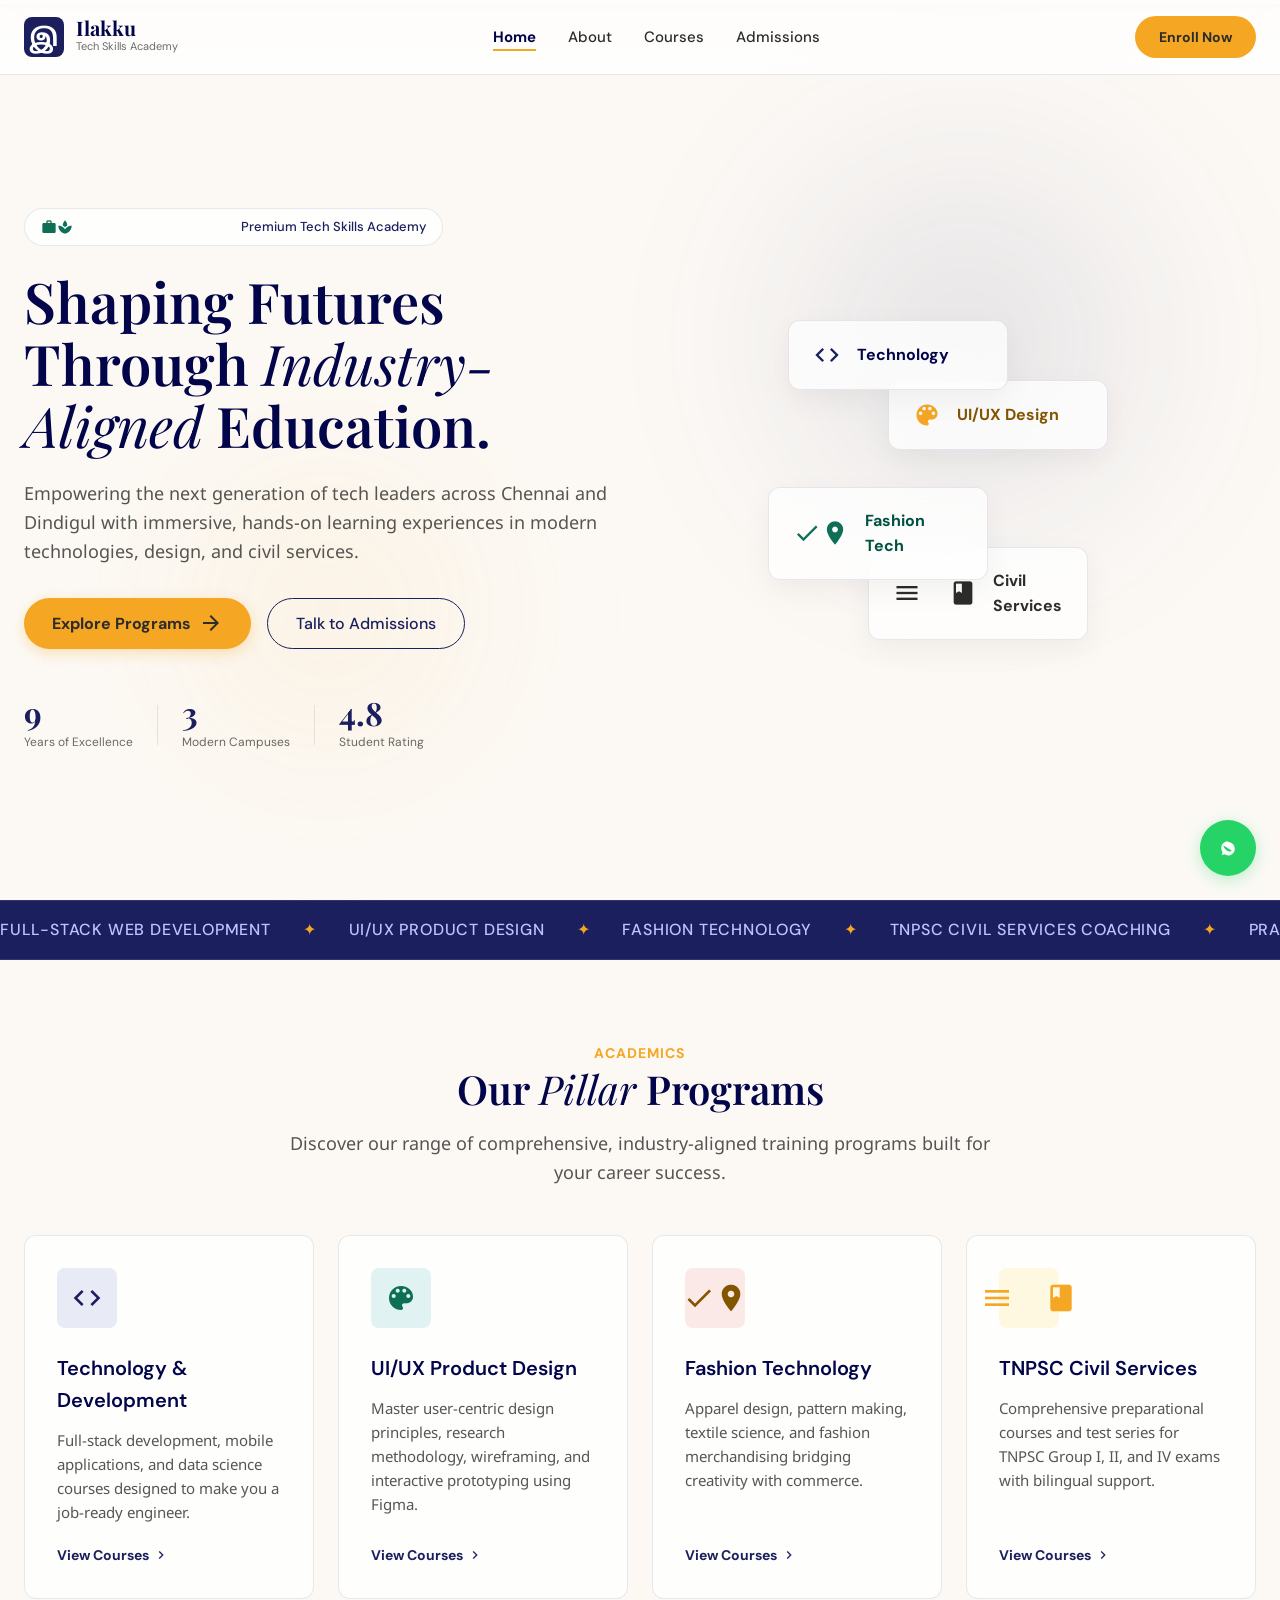
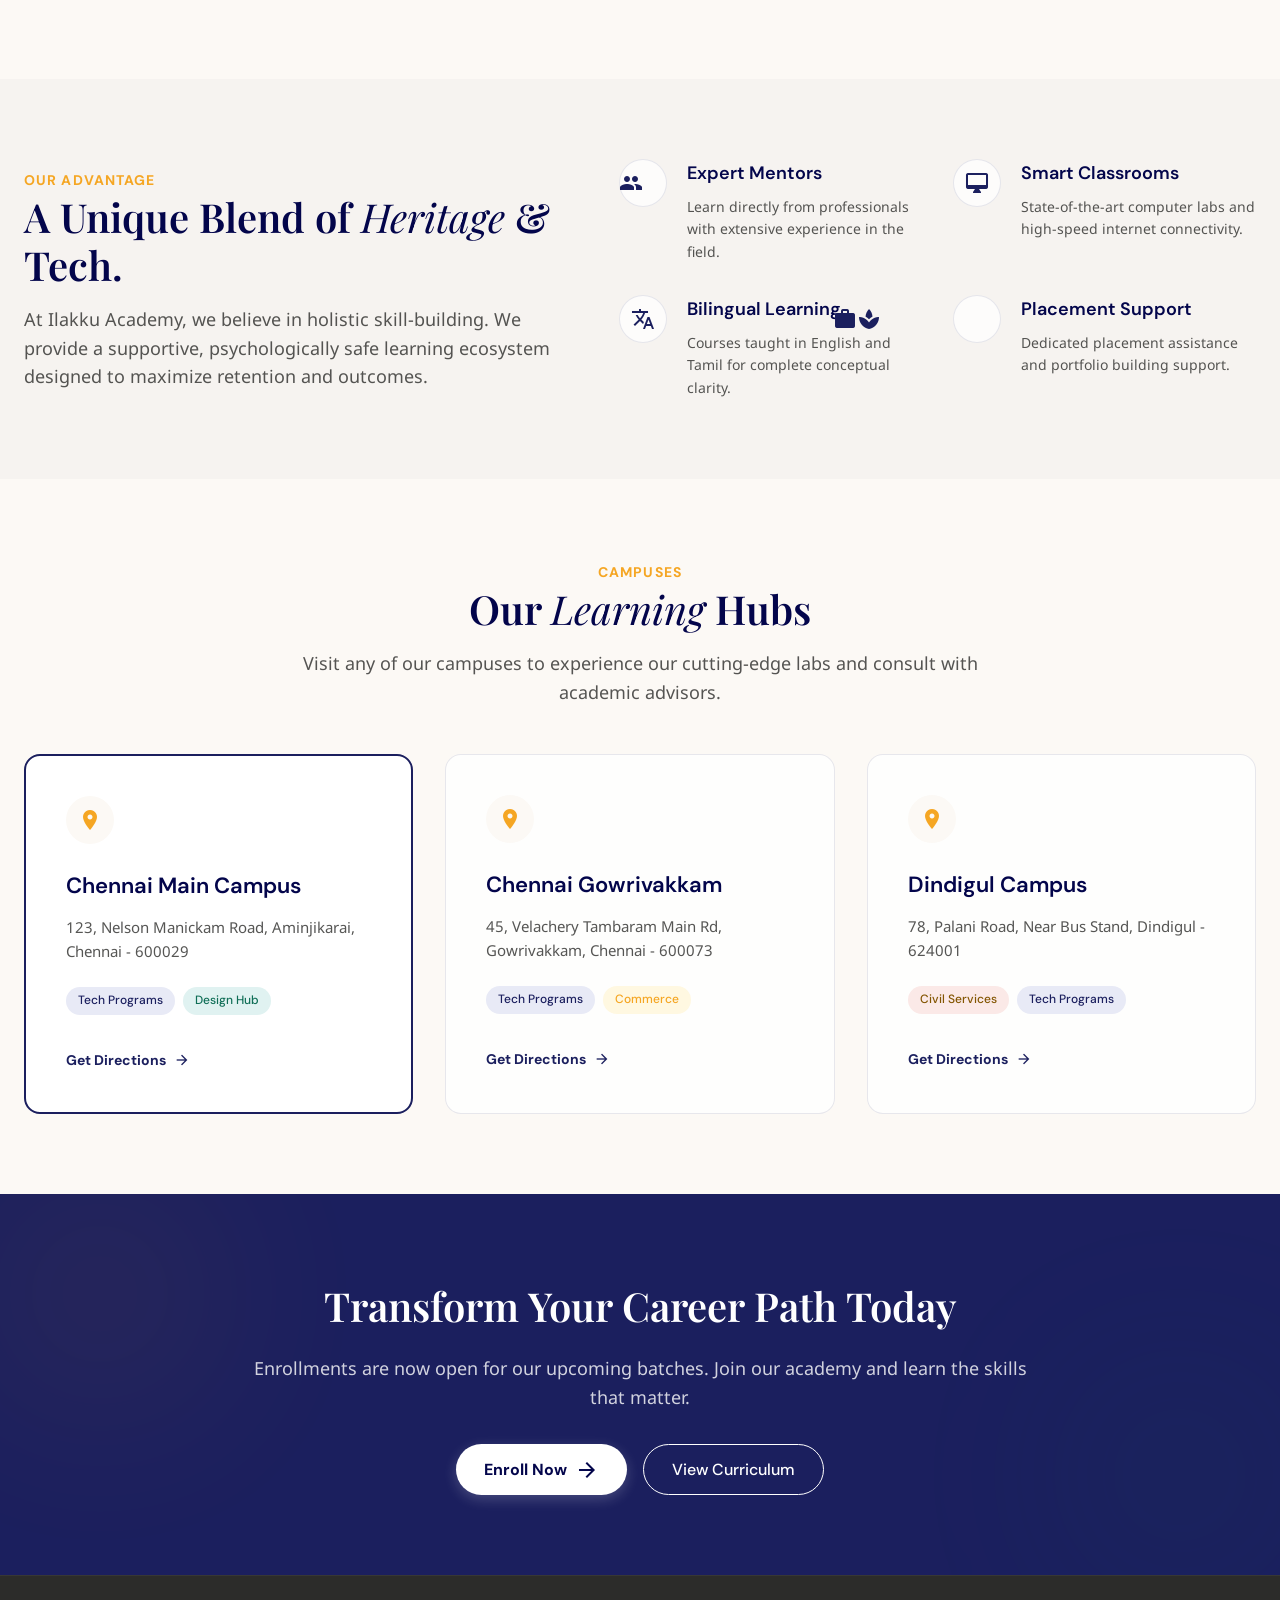
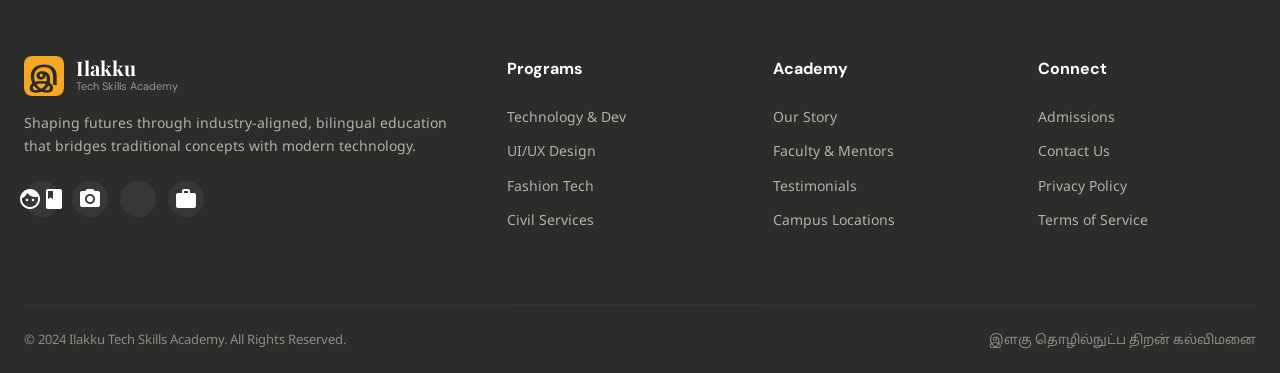
==== commit 7b72f5ce: "Update student rating from 0.0 to 9.0" ====
--- a/index.html
+++ b/index.html
@@ -104,7 +104,7 @@
         </div>
         <div class="stat-divider"></div>
         <div class="stat">
-          <span class="stat-num counter" data-target="4.8">0.0</span>
+          <span class="stat-num counter" data-target="4.8">9.0</span>
           <span class="stat-label">Student Rating</span>
         </div>
       </div>
@@ -445,4 +445,4 @@
     });
   </script>
 </body>
-</html>+</html>
--- a/css/style.css
+++ b/css/style.css
@@ -1729,8 +1729,11 @@
 }
 
 @media (max-width: 768px) {
+  html, body {
+    overflow-x: hidden;
+  }
   .section {
-    padding: 60px 0;
+    padding: 50px 0;
   }
   .nav-links {
     display: none;
@@ -1747,6 +1750,7 @@
   .hero {
     flex-direction: column;
     padding-top: 120px;
+    padding-bottom: 50px;
     text-align: center;
   }
   .hero-content {
@@ -1759,8 +1763,27 @@
     justify-content: center;
   }
   .hero-visual {
-    margin-top: 60px;
+    margin-top: 40px;
     width: 100%;
+  }
+  .hero-card-stack {
+    width: 100%;
+    max-width: 320px;
+    height: auto;
+    display: flex;
+    flex-direction: column;
+    gap: 12px;
+    margin: 0 auto;
+  }
+  .hero-card {
+    position: static;
+    width: 100%;
+    transform: none !important;
+    box-shadow: 0 4px 12px rgba(0, 0, 0, 0.05);
+  }
+  .why-us-features {
+    grid-template-columns: 1fr;
+    gap: 24px;
   }
   .form-contact-grid {
     grid-template-columns: 1fr;
@@ -1778,4 +1801,95 @@
     gap: 12px;
     text-align: center;
   }
-}
+  /* Course table responsive */
+  .batches-table {
+    min-width: 650px;
+  }
+}
+
+@media (max-width: 576px) {
+  .hero-title {
+    font-size: 32px;
+  }
+  .hero-subtitle {
+    font-size: 15px;
+    margin-bottom: 24px;
+  }
+  .hero-cta {
+    flex-direction: column;
+    gap: 12px;
+    align-items: stretch;
+  }
+  .hero-cta .btn-primary,
+  .hero-cta .btn-secondary {
+    width: 100%;
+    justify-content: center;
+  }
+  .hero-stats {
+    flex-wrap: wrap;
+    gap: 16px 24px;
+  }
+  .stat-divider {
+    display: none;
+  }
+  .section-title {
+    font-size: 28px;
+  }
+  .section-desc {
+    font-size: 15px;
+    margin-top: 12px;
+  }
+  .page-hero-title {
+    font-size: 28px;
+  }
+  .page-hero-desc {
+    font-size: 15px;
+  }
+  .pillars-grid {
+    grid-template-columns: 1fr;
+    gap: 16px;
+  }
+  .testimonials-grid,
+  .mission-grid,
+  .faculty-grid,
+  .campus-grid,
+  .courses-grid {
+    grid-template-columns: 1fr;
+    gap: 20px;
+  }
+  .timeline-content {
+    background-color: var(--glass-bg);
+    border: 1px solid var(--glass-border);
+    box-shadow: 0 4px 12px rgba(0, 0, 0, 0.02);
+  }
+}
+
+@media (max-width: 480px) {
+  .nav-container {
+    padding: 12px 16px;
+  }
+  .logo-main {
+    font-size: 18px;
+  }
+  .logo-sub {
+    font-size: 10px;
+  }
+  .logo {
+    gap: 8px;
+  }
+  .hero-title {
+    font-size: 26px;
+  }
+  .section-title {
+    font-size: 22px;
+  }
+  .page-hero-title {
+    font-size: 24px;
+  }
+  .section {
+    padding: 40px 0;
+  }
+  .page-hero {
+    padding: 120px 16px 40px;
+  }
+}
